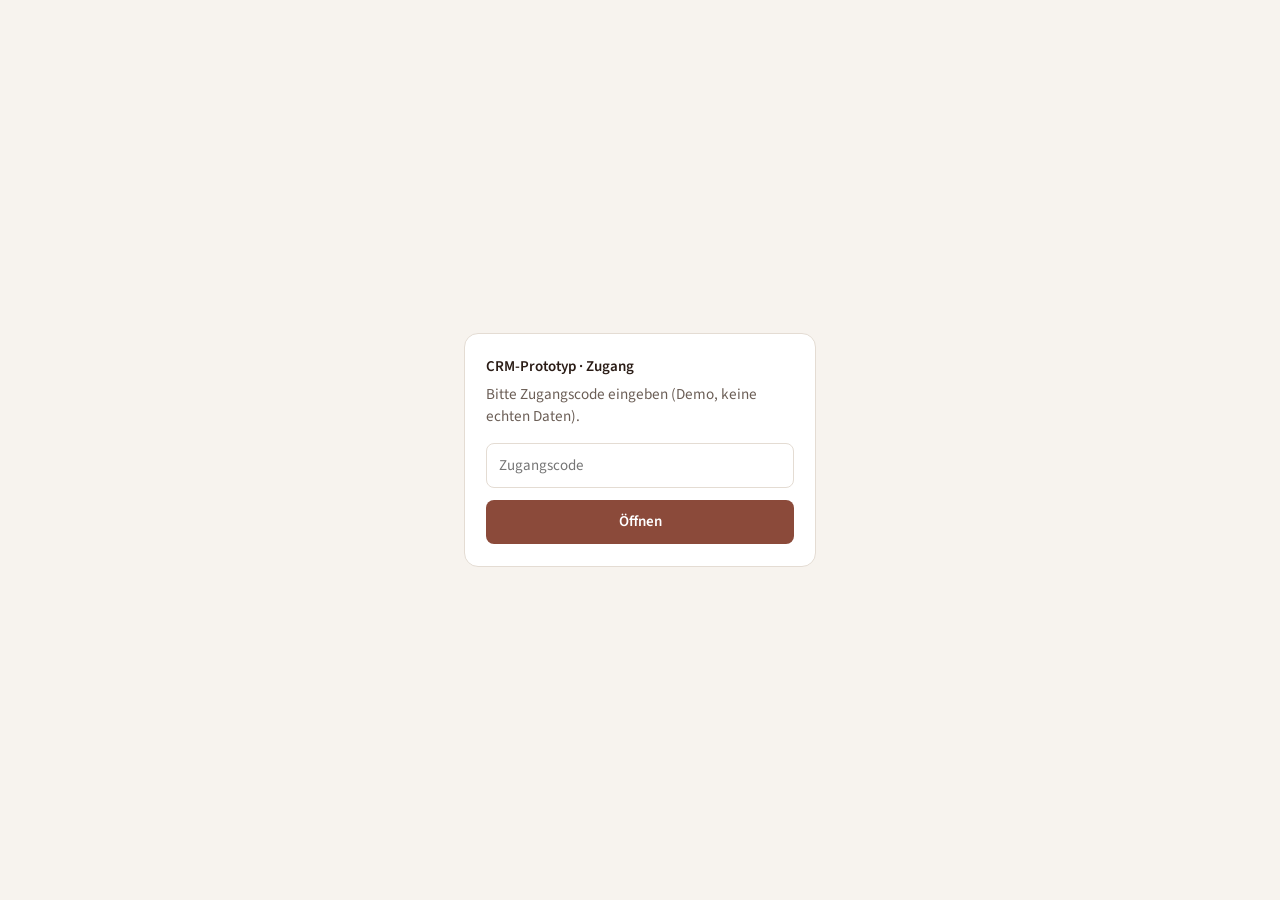
==== crm/index.html @ 72b4ebce "Publish review prototypes for Sabine durable access" ====
<!DOCTYPE html>
<html lang="de">
  <head>
  <meta name="robots" content="noindex, nofollow" />
    <meta charset="utf-8" />
    <meta name="viewport" content="width=device-width, initial-scale=1" />
    <title>CRM Praxis · Sabine Wentzler (Prototyp)</title>
    <link rel="preconnect" href="https://fonts.googleapis.com" />
    <link rel="preconnect" href="https://fonts.gstatic.com" crossorigin />
    <link
      href="https://fonts.googleapis.com/css2?family=Cormorant+Garamond:wght@600&family=Source+Sans+3:wght@400;550;600&display=swap"
      rel="stylesheet"
    />
    <link rel="stylesheet" href="css/crm.css" />
  </head>
  <body>

    <div id="accessGate" style="position:fixed;inset:0;z-index:9999;background:#f7f3ee;display:flex;align-items:center;justify-content:center;padding:1.5rem">
      <form id="accessForm" style="max-width:22rem;width:100%;background:#fff;border:1px solid #e4dcd3;border-radius:14px;padding:1.4rem 1.3rem;font-family:inherit">
        <p style="margin:0 0 .35rem;font-weight:600">CRM-Prototyp · Zugang</p>
        <p style="margin:0 0 1rem;color:#6b5e56;font-size:.95rem">Bitte Zugangscode eingeben (Demo, keine echten Daten).</p>
        <input id="accessCode" type="password" autocomplete="current-password" placeholder="Zugangscode" style="width:100%;box-sizing:border-box;padding:.65rem .75rem;border:1px solid #e4dcd3;border-radius:8px;margin-bottom:.75rem" />
        <button type="submit" style="width:100%;padding:.7rem;border:0;border-radius:8px;background:#8b4a3a;color:#fff;font-weight:600;cursor:pointer">Öffnen</button>
        <p id="accessErr" style="display:none;color:#a33;font-size:.9rem;margin:.75rem 0 0">Code nicht erkannt.</p>
      </form>
    </div>
    <script>
      (function () {
        var KEY = "sw_crm_gate_ok";
        var CODE = "praxis-demo";
        var gate = document.getElementById("accessGate");
        if (sessionStorage.getItem(KEY) === "1") {
          if (gate) gate.remove();
          return;
        }
        document.getElementById("accessForm").addEventListener("submit", function (e) {
          e.preventDefault();
          var v = (document.getElementById("accessCode").value || "").trim();
          if (v === CODE) {
            sessionStorage.setItem(KEY, "1");
            gate.remove();
          } else {
            document.getElementById("accessErr").style.display = "block";
          }
        });
      })();
    </script>

    <div class="proto-banner">
      <strong>UI-Prototyp</strong> — Demo-Daten, kein Login, kein Backend · nicht produktiv
    </div>
    <div class="app">
      <aside class="sidebar">
        <div class="brand">
          <div class="brand-mark">Sabine Wentzler</div>
          <div class="brand-sub">Physiotherapie – Körperarbeit</div>
          <span class="brand-badge">Praxis CRM · Demo</span>
        </div>
        <nav class="nav" aria-label="Hauptnavigation">
          <button type="button" class="nav-item is-active" data-view="overview">
            <span class="nav-icon">◈</span> Übersicht
          </button>
          <button type="button" class="nav-item" data-view="kontakte">
            <span class="nav-icon">◎</span> Kontakte
          </button>
          <button type="button" class="nav-item" data-view="termine">
            <span class="nav-icon">◷</span> Termine
          </button>
          <button type="button" class="nav-item" data-view="katalog">
            <span class="nav-icon">☰</span> Katalog
          </button>
          <button type="button" class="nav-item" data-view="rechnungen">
            <span class="nav-icon">▤</span> Rechnungen
          </button>
          <button type="button" class="nav-item" data-view="zahlungen">
            <span class="nav-icon">€</span> Zahlungen
          </button>
          <button type="button" class="nav-item" data-view="waitlist">
            <span class="nav-icon">◌</span> Waitlist
          </button>
        </nav>
        <div class="sidebar-foot">
          Ops UI · coral/cream<br />
          Plan: штаб/ops/crm-plan.md
        </div>
      </aside>
      <main class="main" id="content"></main>
    </div>
    <div class="toast" id="toast" role="status" aria-live="polite"></div>
    <script src="js/data.js"></script>
    <script src="js/app.js"></script>
  </body>
</html>
---- crm/css/crm.css ----
/* Sabine Ops CRM — coral/cream admin UI (not patient marketing) */
:root {
  --accent: #d8786c;
  --accent-strong: #c4655a;
  --accent-soft: #f3e6e3;
  --heading: #744a26;
  --ink: #2a1c16;
  --ink-soft: #6b574c;
  --mint: #dce6e2;
  --blush: #eadad5;
  --paper: #ffffff;
  --paper-warm: #faf7f5;
  --sidebar: #2a1c16;
  --sidebar-hover: #3a2a22;
  --line: rgba(116, 74, 38, 0.14);
  --ok: #3d6b5a;
  --ok-bg: #e4efe9;
  --warn: #9a6b2f;
  --warn-bg: #f5ecd9;
  --danger: #8b3a32;
  --danger-bg: #f5e4e1;
  --draft: #5a6570;
  --draft-bg: #e8eaed;
  --shadow: 0 8px 24px rgba(37, 23, 19, 0.06);
  --radius: 10px;
  --radius-sm: 6px;
  --font: "Source Sans 3", "Segoe UI", system-ui, sans-serif;
  --font-display: "Cormorant Garamond", Georgia, serif;
  --sidebar-w: 240px;
  --ease: cubic-bezier(0.22, 1, 0.36, 1);
}

*,
*::before,
*::after {
  box-sizing: border-box;
  margin: 0;
  padding: 0;
}

html,
body {
  height: 100%;
}

body {
  font-family: var(--font);
  color: var(--ink);
  background: var(--paper-warm);
  line-height: 1.45;
  font-size: 15px;
}

button,
input,
select,
textarea {
  font: inherit;
}

a {
  color: inherit;
  text-decoration: none;
}

/* Proto banner */
.proto-banner {
  background: var(--heading);
  color: #fff;
  text-align: center;
  font-size: 0.8rem;
  padding: 0.4rem 1rem;
  position: sticky;
  top: 0;
  z-index: 100;
}

.proto-banner strong {
  font-weight: 600;
}

/* Shell */
.app {
  display: grid;
  grid-template-columns: var(--sidebar-w) 1fr;
  min-height: calc(100vh - 32px);
}

/* Sidebar */
.sidebar {
  background: var(--sidebar);
  color: #f5ebe6;
  padding: 1.25rem 0 2rem;
  display: flex;
  flex-direction: column;
  position: sticky;
  top: 32px;
  height: calc(100vh - 32px);
  overflow-y: auto;
}

.brand {
  padding: 0 1.25rem 1.25rem;
  border-bottom: 1px solid rgba(255, 255, 255, 0.08);
  margin-bottom: 0.75rem;
}

.brand-mark {
  font-family: var(--font-display);
  font-size: 1.35rem;
  font-weight: 600;
  letter-spacing: -0.01em;
  color: #fff;
}

.brand-sub {
  font-size: 0.72rem;
  opacity: 0.65;
  margin-top: 0.2rem;
}

.brand-badge {
  display: inline-block;
  margin-top: 0.55rem;
  font-size: 0.68rem;
  text-transform: uppercase;
  letter-spacing: 0.06em;
  background: rgba(216, 120, 108, 0.35);
  color: #f8d9d4;
  padding: 0.2rem 0.45rem;
  border-radius: 4px;
}

.nav {
  display: flex;
  flex-direction: column;
  gap: 0.15rem;
  padding: 0 0.65rem;
  flex: 1;
}

.nav-item {
  display: flex;
  align-items: center;
  gap: 0.65rem;
  padding: 0.65rem 0.75rem;
  border-radius: var(--radius-sm);
  color: rgba(245, 235, 230, 0.72);
  border: none;
  background: transparent;
  cursor: pointer;
  text-align: left;
  width: 100%;
  transition: background 0.2s var(--ease), color 0.2s;
}

.nav-item:hover {
  background: var(--sidebar-hover);
  color: #fff;
}

.nav-item.is-active {
  background: rgba(216, 120, 108, 0.28);
  color: #fff;
}

.nav-icon {
  width: 1.15rem;
  text-align: center;
  opacity: 0.85;
  font-size: 0.95rem;
}

.sidebar-foot {
  padding: 1rem 1.25rem 0;
  font-size: 0.72rem;
  opacity: 0.5;
  border-top: 1px solid rgba(255, 255, 255, 0.08);
  margin-top: 1rem;
}

/* Main */
.main {
  padding: 1.5rem clamp(1.25rem, 3vw, 2.25rem) 2.5rem;
  min-width: 0;
}

.page-head {
  display: flex;
  flex-wrap: wrap;
  align-items: flex-end;
  justify-content: space-between;
  gap: 1rem;
  margin-bottom: 1.35rem;
}

.page-head h1 {
  font-family: var(--font-display);
  font-size: 1.85rem;
  font-weight: 600;
  color: var(--heading);
  letter-spacing: -0.02em;
}

.page-head p {
  color: var(--ink-soft);
  font-size: 0.92rem;
  margin-top: 0.2rem;
}

.page-actions {
  display: flex;
  flex-wrap: wrap;
  gap: 0.5rem;
}

/* Buttons */
.btn {
  display: inline-flex;
  align-items: center;
  justify-content: center;
  gap: 0.4rem;
  padding: 0.5rem 0.95rem;
  border-radius: var(--radius-sm);
  border: 1px solid transparent;
  cursor: pointer;
  font-weight: 550;
  font-size: 0.9rem;
  transition: background 0.2s, border-color 0.2s, color 0.2s, transform 0.15s;
}

.btn:active {
  transform: scale(0.98);
}

.btn-primary {
  background: var(--accent);
  color: #fff;
}

.btn-primary:hover {
  background: var(--accent-strong);
}

.btn-ghost {
  background: var(--paper);
  border-color: var(--line);
  color: var(--heading);
}

.btn-ghost:hover {
  background: var(--accent-soft);
}

.btn-danger {
  background: var(--danger-bg);
  color: var(--danger);
  border-color: transparent;
}

.btn-danger:hover {
  background: #ecd5d1;
}

.btn-sm {
  padding: 0.35rem 0.65rem;
  font-size: 0.82rem;
}

/* Cards / stats */
.stat-grid {
  display: grid;
  grid-template-columns: repeat(auto-fit, minmax(160px, 1fr));
  gap: 0.85rem;
  margin-bottom: 1.5rem;
}

.stat {
  background: var(--paper);
  border: 1px solid var(--line);
  border-radius: var(--radius);
  padding: 1rem 1.1rem;
  box-shadow: var(--shadow);
  display: block;
  width: 100%;
  text-align: left;
  color: inherit;
  font: inherit;
  cursor: default;
}

button.stat {
  cursor: pointer;
  transition:
    border-color 0.2s var(--ease),
    box-shadow 0.2s var(--ease),
    transform 0.18s var(--ease),
    background 0.2s var(--ease);
}

button.stat:hover {
  border-color: rgba(216, 120, 108, 0.45);
  background: #fff;
  box-shadow: 0 12px 28px rgba(37, 23, 19, 0.1);
  transform: translateY(-2px);
}

button.stat:focus-visible {
  outline: 2px solid rgba(216, 120, 108, 0.55);
  outline-offset: 2px;
  border-color: var(--accent);
}

button.stat:active {
  transform: translateY(0);
}

.stat-label {
  font-size: 0.78rem;
  color: var(--ink-soft);
  text-transform: uppercase;
  letter-spacing: 0.04em;
}

.stat-value {
  font-family: var(--font-display);
  font-size: 1.85rem;
  color: var(--heading);
  margin-top: 0.15rem;
  line-height: 1.1;
}

.stat-hint {
  font-size: 0.78rem;
  color: var(--ink-soft);
  margin-top: 0.25rem;
}

.stat-cta {
  margin-top: 0.55rem;
  font-size: 0.75rem;
  font-weight: 600;
  color: var(--accent-strong);
  opacity: 0;
  transform: translateY(2px);
  transition: opacity 0.18s var(--ease), transform 0.18s var(--ease);
}

button.stat:hover .stat-cta,
button.stat:focus-visible .stat-cta {
  opacity: 1;
  transform: translateY(0);
}

/* Filter chip / drill-down */
.filter-bar {
  display: flex;
  flex-wrap: wrap;
  align-items: center;
  gap: 0.65rem;
  margin-bottom: 1rem;
  padding: 0.65rem 0.9rem;
  background: var(--accent-soft);
  border: 1px solid rgba(216, 120, 108, 0.28);
  border-radius: var(--radius);
}

.filter-chip {
  display: inline-flex;
  align-items: center;
  gap: 0.4rem;
  padding: 0.3rem 0.7rem;
  border-radius: 999px;
  background: #fff;
  border: 1px solid rgba(216, 120, 108, 0.35);
  color: var(--heading);
  font-size: 0.85rem;
  font-weight: 600;
}

.filter-chip-dot {
  width: 0.45rem;
  height: 0.45rem;
  border-radius: 50%;
  background: var(--accent);
  flex-shrink: 0;
}

.filter-bar-meta {
  flex: 1;
  min-width: 8rem;
  font-size: 0.85rem;
  color: var(--ink-soft);
}

.debtor-list {
  display: grid;
  gap: 0.65rem;
  margin-bottom: 1.15rem;
}

.debtor-card {
  display: flex;
  flex-wrap: wrap;
  align-items: center;
  justify-content: space-between;
  gap: 0.75rem;
  padding: 0.85rem 1.1rem;
  background: var(--danger-bg);
  border: 1px solid rgba(139, 58, 50, 0.18);
  border-radius: var(--radius);
}

.debtor-card strong {
  color: var(--danger);
}

.debtor-card .muted {
  color: var(--ink-soft);
}

.panel {
  background: var(--paper);
  border: 1px solid var(--line);
  border-radius: var(--radius);
  box-shadow: var(--shadow);
  margin-bottom: 1.15rem;
  overflow: hidden;
}

.panel-head {
  display: flex;
  align-items: center;
  justify-content: space-between;
  gap: 0.75rem;
  padding: 0.85rem 1.1rem;
  border-bottom: 1px solid var(--line);
  background: linear-gradient(180deg, #fff 0%, var(--paper-warm) 100%);
}

.panel-head h2 {
  font-size: 0.95rem;
  font-weight: 600;
  color: var(--heading);
}

.panel-body {
  padding: 0;
}

.panel-body.pad {
  padding: 1.1rem;
}

/* Tables */
.table-wrap {
  overflow-x: auto;
}

table {
  width: 100%;
  border-collapse: collapse;
  font-size: 0.9rem;
}

th,
td {
  text-align: left;
  padding: 0.7rem 1.1rem;
  border-bottom: 1px solid var(--line);
  vertical-align: middle;
}

th {
  font-size: 0.72rem;
  text-transform: uppercase;
  letter-spacing: 0.05em;
  color: var(--ink-soft);
  font-weight: 600;
  background: rgba(250, 247, 245, 0.7);
}

tr:last-child td {
  border-bottom: none;
}

tr.clickable {
  cursor: pointer;
  transition: background 0.15s;
}

tr.clickable:hover {
  background: var(--accent-soft);
}

.muted {
  color: var(--ink-soft);
  font-size: 0.85rem;
}

/* Badges */
.badge {
  display: inline-flex;
  align-items: center;
  padding: 0.18rem 0.5rem;
  border-radius: 999px;
  font-size: 0.72rem;
  font-weight: 600;
  letter-spacing: 0.02em;
  white-space: nowrap;
}

.badge-ok {
  background: var(--ok-bg);
  color: var(--ok);
}

.badge-warn {
  background: var(--warn-bg);
  color: var(--warn);
}

.badge-danger {
  background: var(--danger-bg);
  color: var(--danger);
}

.badge-draft {
  background: var(--draft-bg);
  color: var(--draft);
}

.badge-accent {
  background: var(--accent-soft);
  color: var(--accent-strong);
}

.badge-mint {
  background: var(--mint);
  color: #3a554c;
}

.tag {
  display: inline-block;
  font-size: 0.72rem;
  padding: 0.12rem 0.4rem;
  border-radius: 4px;
  background: var(--blush);
  color: var(--heading);
  margin-right: 0.25rem;
}

/* Split / detail */
.split {
  display: grid;
  grid-template-columns: 1fr 1fr;
  gap: 1.15rem;
}

@media (max-width: 960px) {
  .app {
    grid-template-columns: 1fr;
  }

  .sidebar {
    position: relative;
    top: 0;
    height: auto;
  }

  .nav {
    flex-direction: row;
    flex-wrap: wrap;
  }

  .nav-item {
    flex: 1 1 auto;
  }

  .split {
    grid-template-columns: 1fr;
  }
}

/* Forms */
.form-grid {
  display: grid;
  grid-template-columns: 1fr 1fr;
  gap: 0.85rem 1rem;
}

.form-grid .full {
  grid-column: 1 / -1;
}

label.field {
  display: flex;
  flex-direction: column;
  gap: 0.3rem;
  font-size: 0.78rem;
  font-weight: 600;
  color: var(--ink-soft);
  text-transform: uppercase;
  letter-spacing: 0.03em;
}

.field input,
.field select,
.field textarea {
  padding: 0.55rem 0.7rem;
  border: 1px solid var(--line);
  border-radius: var(--radius-sm);
  background: #fff;
  color: var(--ink);
  text-transform: none;
  letter-spacing: normal;
  font-weight: 400;
  font-size: 0.92rem;
}

.field input:focus,
.field select:focus,
.field textarea:focus {
  outline: 2px solid rgba(216, 120, 108, 0.35);
  border-color: var(--accent);
}

/* Invoice PDF mock */
.pdf-sheet {
  background: #fff;
  border: 1px solid var(--line);
  border-radius: var(--radius);
  padding: 2rem 2.25rem;
  max-width: 720px;
  margin: 0 auto;
  box-shadow: var(--shadow);
  font-size: 0.92rem;
}

.pdf-head {
  display: flex;
  justify-content: space-between;
  gap: 1.5rem;
  margin-bottom: 1.75rem;
  padding-bottom: 1.25rem;
  border-bottom: 2px solid var(--accent-soft);
}

.pdf-brand {
  font-family: var(--font-display);
  font-size: 1.4rem;
  color: var(--heading);
  font-weight: 600;
}

.pdf-meta {
  text-align: right;
  color: var(--ink-soft);
  font-size: 0.85rem;
}

.pdf-meta strong {
  display: block;
  color: var(--ink);
  font-size: 1.05rem;
  margin-bottom: 0.35rem;
}

.pdf-parties {
  display: grid;
  grid-template-columns: 1fr 1fr;
  gap: 1.5rem;
  margin-bottom: 1.5rem;
}

.pdf-parties h3 {
  font-size: 0.72rem;
  text-transform: uppercase;
  letter-spacing: 0.05em;
  color: var(--ink-soft);
  margin-bottom: 0.35rem;
}

.pdf-table {
  width: 100%;
  margin: 1rem 0 1.5rem;
}

.pdf-table th {
  background: var(--accent-soft);
  color: var(--heading);
}

.pdf-total {
  text-align: right;
  font-size: 1.15rem;
  font-weight: 600;
  color: var(--heading);
  margin-bottom: 1.25rem;
}

.pdf-note {
  font-size: 0.82rem;
  color: var(--ink-soft);
  border-top: 1px solid var(--line);
  padding-top: 1rem;
}

/* Toast */
.toast {
  position: fixed;
  bottom: 1.25rem;
  right: 1.25rem;
  background: var(--sidebar);
  color: #fff;
  padding: 0.75rem 1.1rem;
  border-radius: var(--radius-sm);
  box-shadow: 0 12px 32px rgba(0, 0, 0, 0.2);
  font-size: 0.88rem;
  z-index: 200;
  opacity: 0;
  transform: translateY(8px);
  pointer-events: none;
  transition: opacity 0.25s, transform 0.25s;
  max-width: 320px;
}

.toast.is-on {
  opacity: 1;
  transform: translateY(0);
}

/* Empty / helper */
.hint-box {
  background: var(--accent-soft);
  border-radius: var(--radius);
  padding: 0.85rem 1rem;
  font-size: 0.88rem;
  color: var(--heading);
  margin-bottom: 1.15rem;
}

.flow-steps {
  display: flex;
  flex-wrap: wrap;
  gap: 0.45rem;
  margin-bottom: 1.15rem;
}

.flow-step {
  appearance: none;
  -webkit-appearance: none;
  font: inherit;
  font-size: 0.78rem;
  padding: 0.35rem 0.7rem;
  border-radius: 999px;
  background: var(--paper);
  border: 1px solid var(--line);
  color: var(--ink-soft);
  cursor: pointer;
  transition: background 0.15s, border-color 0.15s, color 0.15s, box-shadow 0.15s;
}

.flow-step:hover {
  background: var(--accent-soft);
  border-color: var(--accent);
  color: var(--heading);
}

.flow-step:focus-visible {
  outline: 2px solid var(--accent);
  outline-offset: 2px;
}

.flow-step:active {
  transform: scale(0.98);
}

.flow-step.is-current {
  background: var(--accent);
  border-color: var(--accent);
  color: #fff;
  font-weight: 600;
}

.flow-step.is-current:hover {
  background: var(--accent-strong);
  border-color: var(--accent-strong);
  color: #fff;
}

.view-hidden {
  display: none !important;
}

.money {
  font-variant-numeric: tabular-nums;
  font-weight: 600;
}

.row-actions {
  display: flex;
  flex-wrap: wrap;
  gap: 0.35rem;
}

.back-link {
  display: inline-flex;
  align-items: center;
  gap: 0.35rem;
  color: var(--ink-soft);
  font-size: 0.88rem;
  margin-bottom: 0.75rem;
  cursor: pointer;
  background: none;
  border: none;
  padding: 0;
}

.back-link:hover {
  color: var(--accent-strong);
}
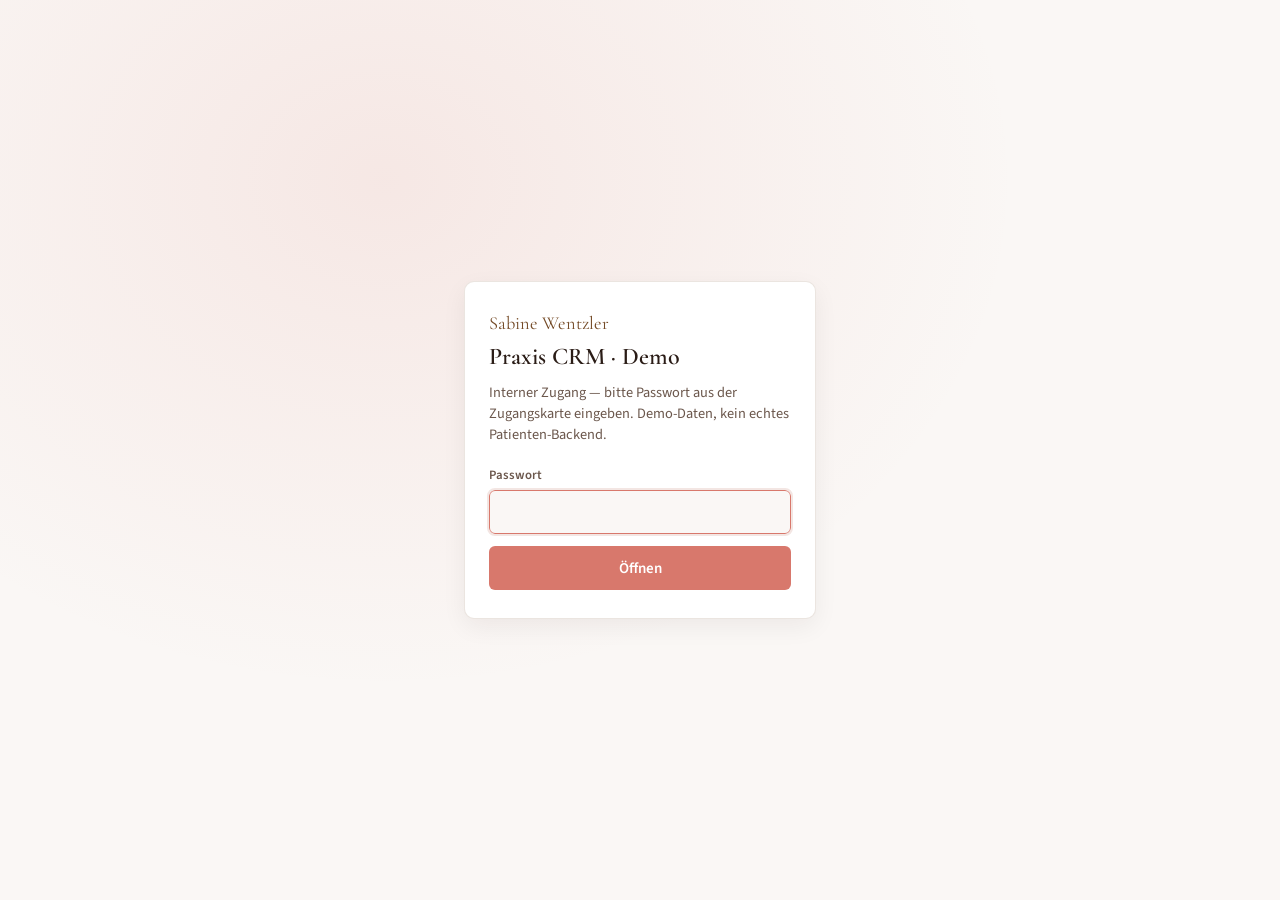
==== commit 9e7e241e: "Add light client-side password gate to CRM demo Demo-only obfuscation; passphrase documented in HQ z" ====
--- a/crm/index.html
+++ b/crm/index.html
@@ -1,7 +1,6 @@
 <!DOCTYPE html>
 <html lang="de">
   <head>
-  <meta name="robots" content="noindex, nofollow" />
     <meta charset="utf-8" />
     <meta name="viewport" content="width=device-width, initial-scale=1" />
     <title>CRM Praxis · Sabine Wentzler (Prototyp)</title>
@@ -14,40 +13,29 @@
     <link rel="stylesheet" href="css/crm.css" />
   </head>
   <body>
-
-    <div id="accessGate" style="position:fixed;inset:0;z-index:9999;background:#f7f3ee;display:flex;align-items:center;justify-content:center;padding:1.5rem">
-      <form id="accessForm" style="max-width:22rem;width:100%;background:#fff;border:1px solid #e4dcd3;border-radius:14px;padding:1.4rem 1.3rem;font-family:inherit">
-        <p style="margin:0 0 .35rem;font-weight:600">CRM-Prototyp · Zugang</p>
-        <p style="margin:0 0 1rem;color:#6b5e56;font-size:.95rem">Bitte Zugangscode eingeben (Demo, keine echten Daten).</p>
-        <input id="accessCode" type="password" autocomplete="current-password" placeholder="Zugangscode" style="width:100%;box-sizing:border-box;padding:.65rem .75rem;border:1px solid #e4dcd3;border-radius:8px;margin-bottom:.75rem" />
-        <button type="submit" style="width:100%;padding:.7rem;border:0;border-radius:8px;background:#8b4a3a;color:#fff;font-weight:600;cursor:pointer">Öffnen</button>
-        <p id="accessErr" style="display:none;color:#a33;font-size:.9rem;margin:.75rem 0 0">Code nicht erkannt.</p>
+    <div id="crm-gate" class="crm-gate" hidden>
+      <form id="crm-gate-form" class="crm-gate-card" autocomplete="current-password">
+        <p class="crm-gate-brand">Sabine Wentzler</p>
+        <h1>Praxis CRM · Demo</h1>
+        <p class="crm-gate-hint">
+          Interner Zugang — bitte Passwort aus der Zugangskarte eingeben.
+          Demo-Daten, kein echtes Patienten-Backend.
+        </p>
+        <label class="crm-gate-label" for="crm-gate-pass">Passwort</label>
+        <input
+          id="crm-gate-pass"
+          name="password"
+          type="password"
+          required
+          autofocus
+          autocomplete="current-password"
+        />
+        <p id="crm-gate-err" class="crm-gate-err" hidden>Passwort nicht korrekt.</p>
+        <button type="submit">Öffnen</button>
       </form>
     </div>
-    <script>
-      (function () {
-        var KEY = "sw_crm_gate_ok";
-        var CODE = "praxis-demo";
-        var gate = document.getElementById("accessGate");
-        if (sessionStorage.getItem(KEY) === "1") {
-          if (gate) gate.remove();
-          return;
-        }
-        document.getElementById("accessForm").addEventListener("submit", function (e) {
-          e.preventDefault();
-          var v = (document.getElementById("accessCode").value || "").trim();
-          if (v === CODE) {
-            sessionStorage.setItem(KEY, "1");
-            gate.remove();
-          } else {
-            document.getElementById("accessErr").style.display = "block";
-          }
-        });
-      })();
-    </script>
-
     <div class="proto-banner">
-      <strong>UI-Prototyp</strong> — Demo-Daten, kein Login, kein Backend · nicht produktiv
+      <strong>UI-Prototyp</strong> — Demo-Daten · leichtes Passwort-Gate · kein Backend · nicht produktiv
     </div>
     <div class="app">
       <aside class="sidebar">
@@ -87,6 +75,7 @@
       <main class="main" id="content"></main>
     </div>
     <div class="toast" id="toast" role="status" aria-live="polite"></div>
+    <script src="js/gate.js"></script>
     <script src="js/data.js"></script>
     <script src="js/app.js"></script>
   </body>
--- a/crm/css/crm.css
+++ b/crm/css/crm.css
@@ -63,6 +63,96 @@
   text-decoration: none;
 }
 
+/* Light client-side gate (demo only — not real auth) */
+html.gate-locked body > :not(#crm-gate) {
+  display: none !important;
+}
+
+.crm-gate {
+  position: fixed;
+  inset: 0;
+  z-index: 1000;
+  display: grid;
+  place-items: center;
+  padding: 1.5rem;
+  background:
+    radial-gradient(ellipse at 30% 20%, rgba(216, 120, 108, 0.12), transparent 50%),
+    var(--paper-warm);
+}
+
+.crm-gate-card {
+  width: min(100%, 22rem);
+  background: var(--paper);
+  border: 1px solid var(--line);
+  border-radius: var(--radius);
+  box-shadow: var(--shadow);
+  padding: 1.75rem 1.5rem;
+}
+
+.crm-gate-brand {
+  font-family: var(--font-display);
+  color: var(--heading);
+  font-size: 1.15rem;
+  margin-bottom: 0.25rem;
+}
+
+.crm-gate-card h1 {
+  font-family: var(--font-display);
+  font-size: 1.5rem;
+  font-weight: 600;
+  color: var(--ink);
+  margin-bottom: 0.5rem;
+}
+
+.crm-gate-hint {
+  color: var(--ink-soft);
+  font-size: 0.9rem;
+  margin-bottom: 1.25rem;
+}
+
+.crm-gate-label {
+  display: block;
+  font-size: 0.8rem;
+  font-weight: 600;
+  color: var(--ink-soft);
+  margin-bottom: 0.35rem;
+}
+
+.crm-gate-card input[type="password"] {
+  width: 100%;
+  padding: 0.65rem 0.75rem;
+  border: 1px solid var(--line);
+  border-radius: var(--radius-sm);
+  background: var(--paper-warm);
+  margin-bottom: 0.75rem;
+}
+
+.crm-gate-card input[type="password"]:focus {
+  outline: 2px solid var(--accent-soft);
+  border-color: var(--accent);
+}
+
+.crm-gate-err {
+  color: var(--danger);
+  font-size: 0.85rem;
+  margin: -0.35rem 0 0.75rem;
+}
+
+.crm-gate-card button[type="submit"] {
+  width: 100%;
+  border: none;
+  border-radius: var(--radius-sm);
+  background: var(--accent);
+  color: #fff;
+  font-weight: 600;
+  padding: 0.7rem 1rem;
+  cursor: pointer;
+}
+
+.crm-gate-card button[type="submit"]:hover {
+  background: var(--accent-strong);
+}
+
 /* Proto banner */
 .proto-banner {
   background: var(--heading);
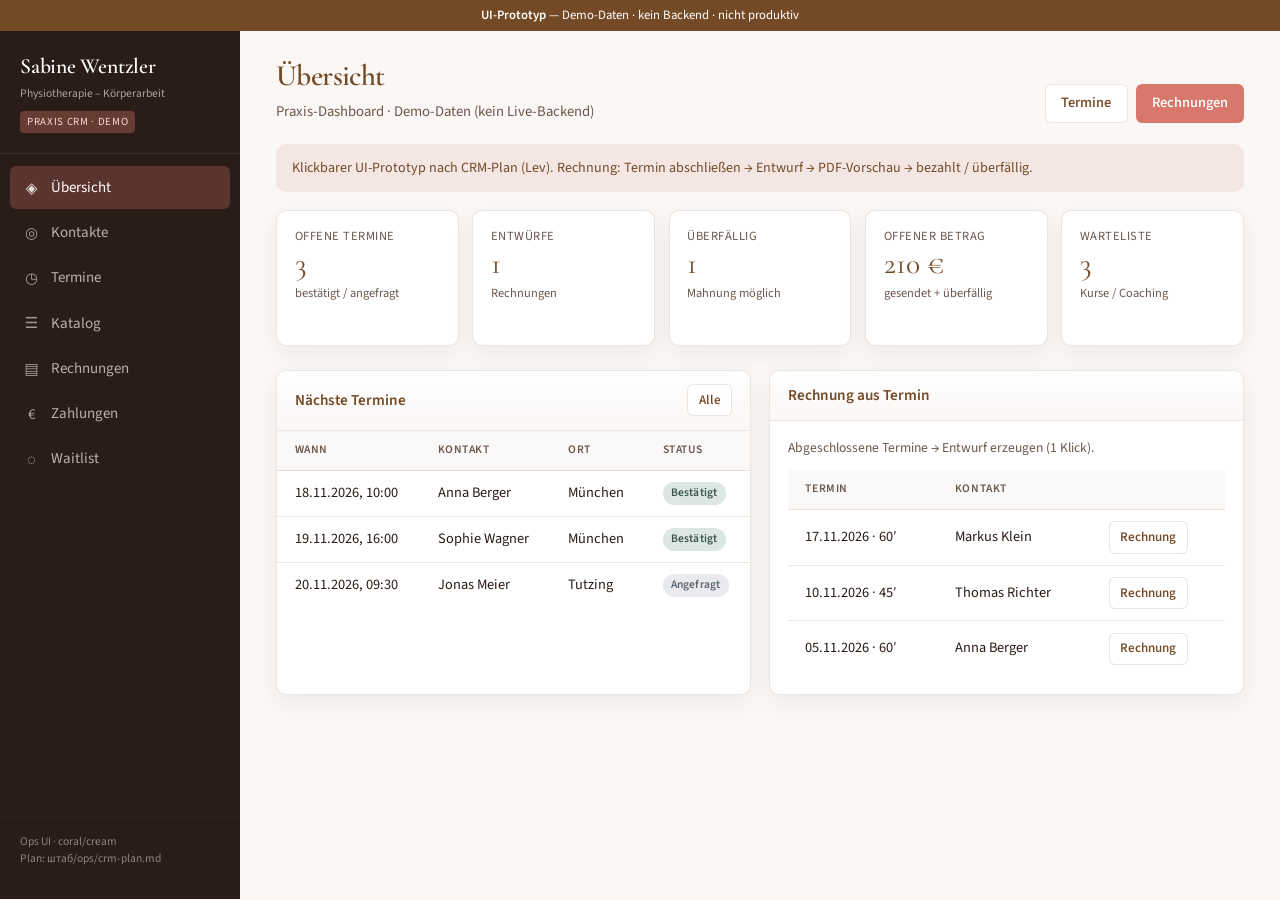
==== commit 56cdd2db: "Remove CRM password gate for open demo access. Co-authored-by: Cursor <cursoragent@cursor.com>" ====
--- a/crm/index.html
+++ b/crm/index.html
@@ -13,29 +13,8 @@
     <link rel="stylesheet" href="css/crm.css" />
   </head>
   <body>
-    <div id="crm-gate" class="crm-gate" hidden>
-      <form id="crm-gate-form" class="crm-gate-card" autocomplete="current-password">
-        <p class="crm-gate-brand">Sabine Wentzler</p>
-        <h1>Praxis CRM · Demo</h1>
-        <p class="crm-gate-hint">
-          Interner Zugang — bitte Passwort aus der Zugangskarte eingeben.
-          Demo-Daten, kein echtes Patienten-Backend.
-        </p>
-        <label class="crm-gate-label" for="crm-gate-pass">Passwort</label>
-        <input
-          id="crm-gate-pass"
-          name="password"
-          type="password"
-          required
-          autofocus
-          autocomplete="current-password"
-        />
-        <p id="crm-gate-err" class="crm-gate-err" hidden>Passwort nicht korrekt.</p>
-        <button type="submit">Öffnen</button>
-      </form>
-    </div>
     <div class="proto-banner">
-      <strong>UI-Prototyp</strong> — Demo-Daten · leichtes Passwort-Gate · kein Backend · nicht produktiv
+      <strong>UI-Prototyp</strong> — Demo-Daten · kein Backend · nicht produktiv
     </div>
     <div class="app">
       <aside class="sidebar">
@@ -75,7 +54,6 @@
       <main class="main" id="content"></main>
     </div>
     <div class="toast" id="toast" role="status" aria-live="polite"></div>
-    <script src="js/gate.js"></script>
     <script src="js/data.js"></script>
     <script src="js/app.js"></script>
   </body>
--- a/crm/css/crm.css
+++ b/crm/css/crm.css
@@ -63,96 +63,6 @@
   text-decoration: none;
 }
 
-/* Light client-side gate (demo only — not real auth) */
-html.gate-locked body > :not(#crm-gate) {
-  display: none !important;
-}
-
-.crm-gate {
-  position: fixed;
-  inset: 0;
-  z-index: 1000;
-  display: grid;
-  place-items: center;
-  padding: 1.5rem;
-  background:
-    radial-gradient(ellipse at 30% 20%, rgba(216, 120, 108, 0.12), transparent 50%),
-    var(--paper-warm);
-}
-
-.crm-gate-card {
-  width: min(100%, 22rem);
-  background: var(--paper);
-  border: 1px solid var(--line);
-  border-radius: var(--radius);
-  box-shadow: var(--shadow);
-  padding: 1.75rem 1.5rem;
-}
-
-.crm-gate-brand {
-  font-family: var(--font-display);
-  color: var(--heading);
-  font-size: 1.15rem;
-  margin-bottom: 0.25rem;
-}
-
-.crm-gate-card h1 {
-  font-family: var(--font-display);
-  font-size: 1.5rem;
-  font-weight: 600;
-  color: var(--ink);
-  margin-bottom: 0.5rem;
-}
-
-.crm-gate-hint {
-  color: var(--ink-soft);
-  font-size: 0.9rem;
-  margin-bottom: 1.25rem;
-}
-
-.crm-gate-label {
-  display: block;
-  font-size: 0.8rem;
-  font-weight: 600;
-  color: var(--ink-soft);
-  margin-bottom: 0.35rem;
-}
-
-.crm-gate-card input[type="password"] {
-  width: 100%;
-  padding: 0.65rem 0.75rem;
-  border: 1px solid var(--line);
-  border-radius: var(--radius-sm);
-  background: var(--paper-warm);
-  margin-bottom: 0.75rem;
-}
-
-.crm-gate-card input[type="password"]:focus {
-  outline: 2px solid var(--accent-soft);
-  border-color: var(--accent);
-}
-
-.crm-gate-err {
-  color: var(--danger);
-  font-size: 0.85rem;
-  margin: -0.35rem 0 0.75rem;
-}
-
-.crm-gate-card button[type="submit"] {
-  width: 100%;
-  border: none;
-  border-radius: var(--radius-sm);
-  background: var(--accent);
-  color: #fff;
-  font-weight: 600;
-  padding: 0.7rem 1rem;
-  cursor: pointer;
-}
-
-.crm-gate-card button[type="submit"]:hover {
-  background: var(--accent-strong);
-}
-
 /* Proto banner */
 .proto-banner {
   background: var(--heading);
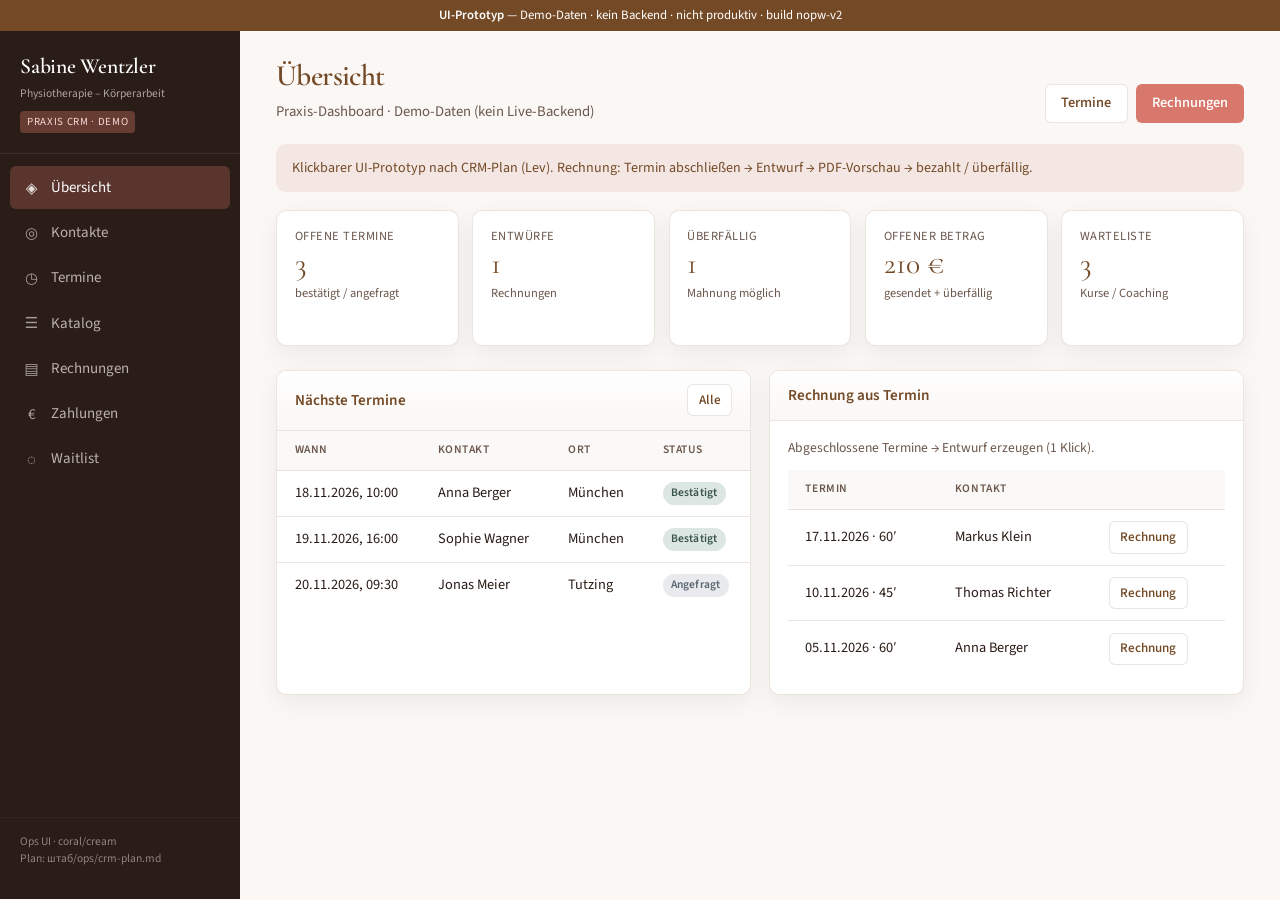
==== commit 366cf1d0: "Force CRM cache-bust after password gate removal. Redeploy nopw-v2 so cached browsers stop showing t" ====
--- a/crm/index.html
+++ b/crm/index.html
@@ -4,17 +4,20 @@
     <meta charset="utf-8" />
     <meta name="viewport" content="width=device-width, initial-scale=1" />
     <title>CRM Praxis · Sabine Wentzler (Prototyp)</title>
+    <meta name="crm-build" content="nopw-v2" />
+    <meta http-equiv="Cache-Control" content="no-cache, no-store, must-revalidate" />
     <link rel="preconnect" href="https://fonts.googleapis.com" />
     <link rel="preconnect" href="https://fonts.gstatic.com" crossorigin />
     <link
       href="https://fonts.googleapis.com/css2?family=Cormorant+Garamond:wght@600&family=Source+Sans+3:wght@400;550;600&display=swap"
       rel="stylesheet"
     />
-    <link rel="stylesheet" href="css/crm.css" />
+    <link rel="stylesheet" href="css/crm.css?v=2" />
   </head>
   <body>
+    <!-- nopw-v2: password gate removed — open demo -->
     <div class="proto-banner">
-      <strong>UI-Prototyp</strong> — Demo-Daten · kein Backend · nicht produktiv
+      <strong>UI-Prototyp</strong> — Demo-Daten · kein Backend · nicht produktiv · build nopw-v2
     </div>
     <div class="app">
       <aside class="sidebar">
@@ -54,7 +57,7 @@
       <main class="main" id="content"></main>
     </div>
     <div class="toast" id="toast" role="status" aria-live="polite"></div>
-    <script src="js/data.js"></script>
-    <script src="js/app.js"></script>
+    <script src="js/data.js?v=2"></script>
+    <script src="js/app.js?v=2"></script>
   </body>
 </html>
